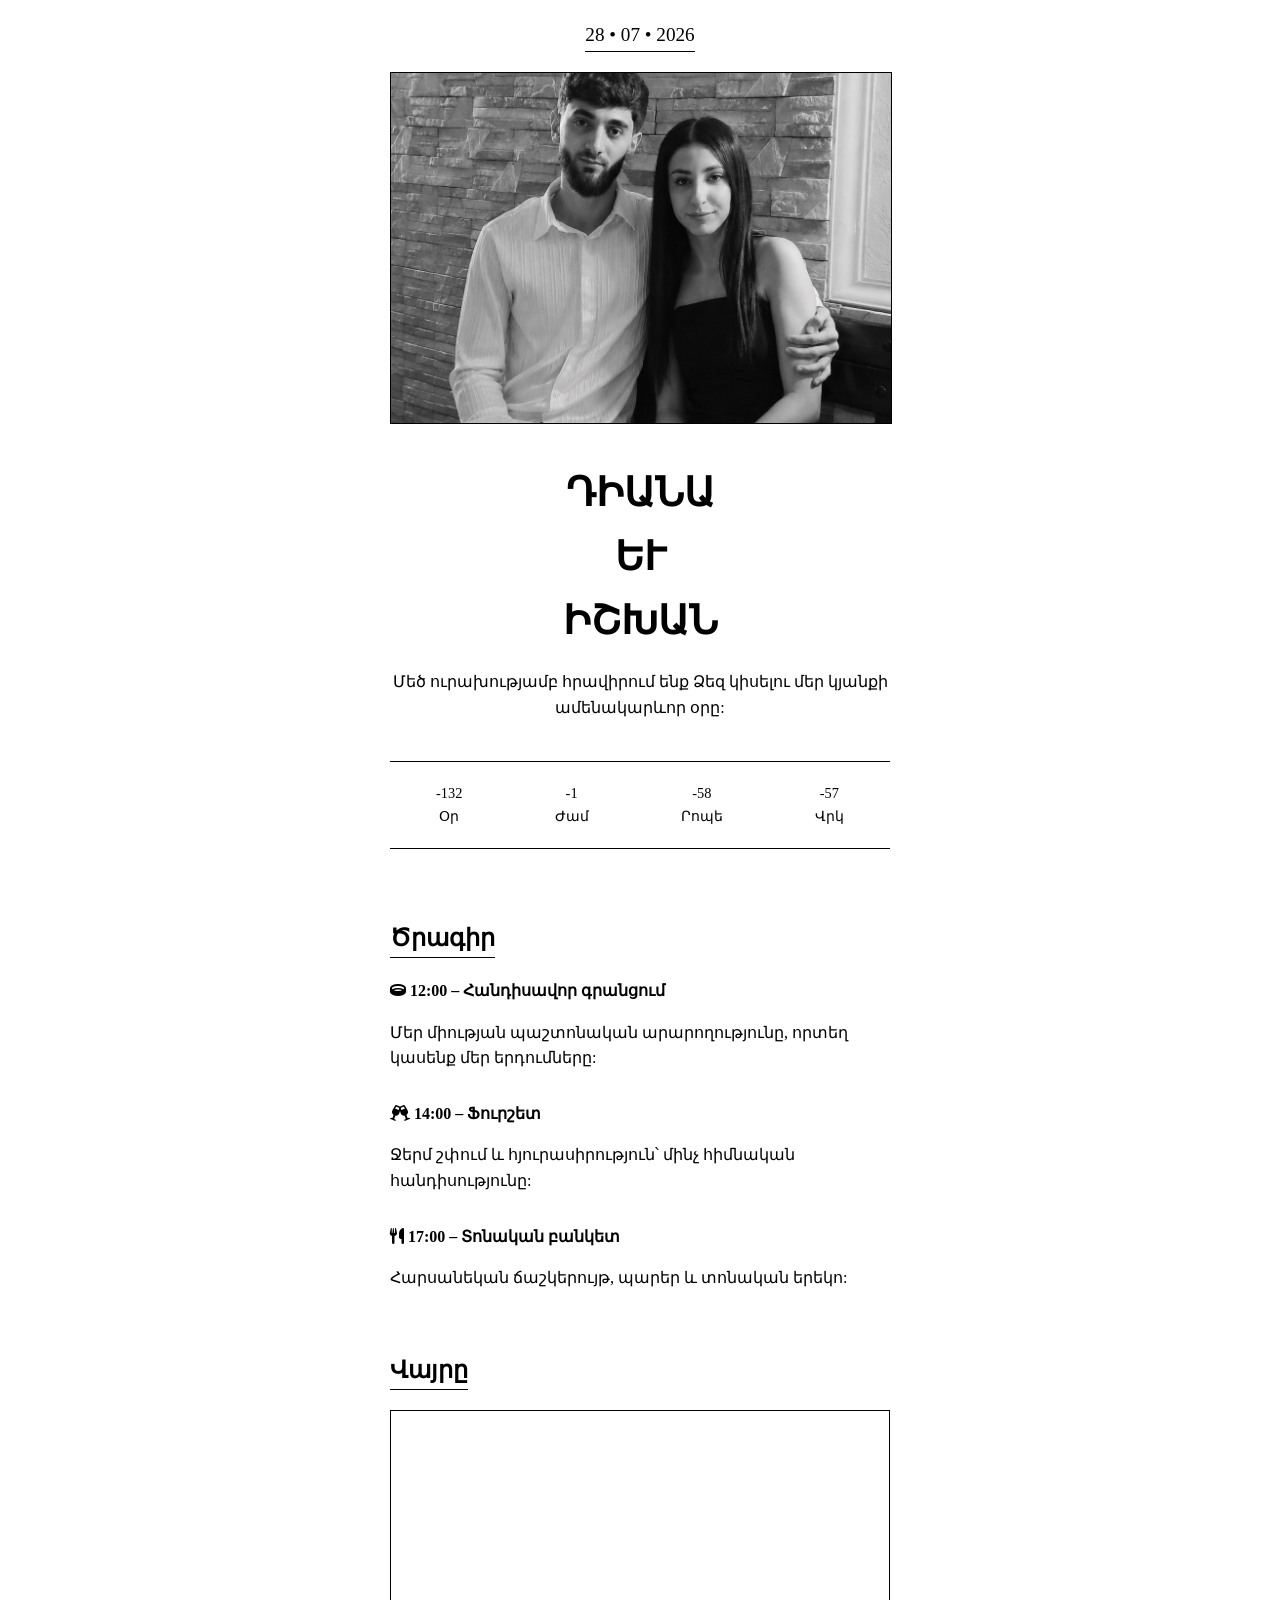
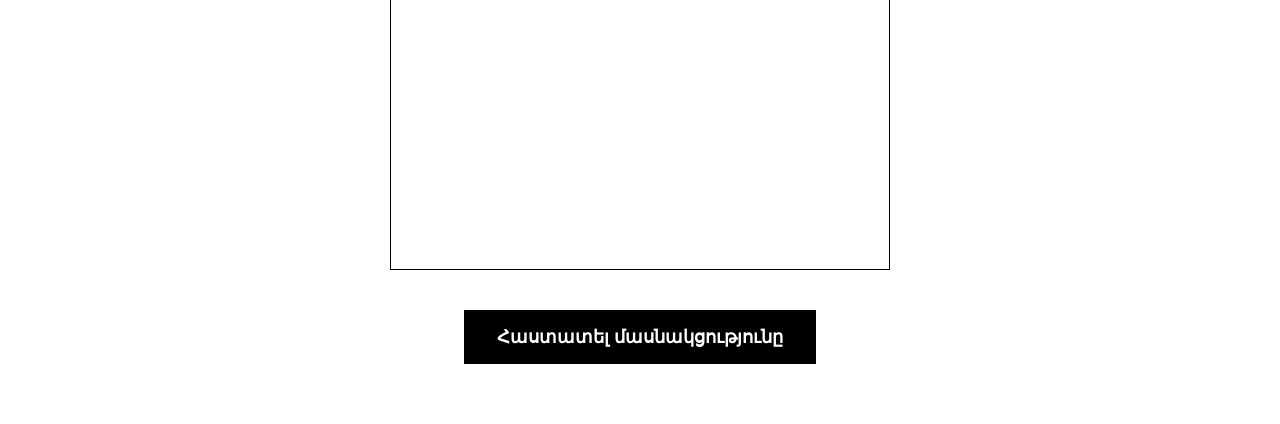
==== index.html @ 600091a0 "Add files via upload" ====
<!DOCTYPE html>
<html lang="hy">
<head>
    <meta charset="UTF-8">
    <meta name="viewport" content="width=device-width, initial-scale=1.0">
    <link rel="stylesheet" href="https://cdnjs.cloudflare.com/ajax/libs/font-awesome/6.0.0/css/all.min.css">
    <link rel="stylesheet" href="style.css">
</head>
<body>

<div class="container">
    <div class="hero">
    <div style="font-size: 1.2em; border-bottom: 1px solid #000; display: inline-block;">28 • 07 • 2026</div>
    
    <img src="img.png" alt="Դիանա և Իշխան" class="hero-img">
    
    <h1 class="names">Դիանա <br> և <br> Իշխան</h1>
    <p>Մեծ ուրախությամբ հրավիրում ենք Ձեզ կիսելու մեր կյանքի ամենակարևոր օրը:</p>
</div>

    <div class="timer">
        <div class="timer-item"><span id="days">00</span><br>Օր</div>
        <div class="timer-item"><span id="hours">00</span><br>Ժամ</div>
        <div class="timer-item"><span id="minutes">00</span><br>Րոպե</div>
        <div class="timer-item"><span id="seconds">00</span><br>Վրկ</div>
    </div>

    <h2 class="section-title">Ծրագիր</h2>
    <div class="timeline">
        <div class="timeline-item">
            <i class="fa-solid fa-ring"></i> <strong>12:00 – Հանդիսավոր գրանցում</strong>
            <p>Մեր միության պաշտոնական արարողությունը, որտեղ կասենք մեր երդումները:</p>
        </div>
        <div class="timeline-item">
            <i class="fa-solid fa-champagne-glasses"></i> <strong>14:00 – Ֆուրշետ</strong>
            <p>Ջերմ շփում և հյուրասիրություն՝ մինչ հիմնական հանդիսությունը:</p>
        </div>
        <div class="timeline-item">
            <i class="fa-solid fa-utensils"></i> <strong>17:00 – Տոնական բանկետ</strong>
            <p>Հարսանեկան ճաշկերույթ, պարեր և տոնական երեկո:</p>
        </div>
    </div>

    <h2 class="section-title">Վայրը</h2>
    <div style="border: 1px solid #000;">
        <iframe src="https://www.google.com/maps/embed?pb=!1m18!1m12!1m3!1d3047.7148483076467!2d44.58472967624686!3d40.19315897147642!2m3!1f0!2f0!3f0!3m2!1i1024!2i768!4f13.1!3m3!1m2!1s0x406aa3435a6bf1ed%3A0xa4f7b58735c29ba5!2z1YzVuNW11aHVrCDUtdaA1ofVodW2!5e0!3m2!1sru!2sam!4v1781460826305!5m2!1sru!2sam" width="600" height="450" style="border:0;" allowfullscreen="" loading="lazy" referrerpolicy="no-referrer-when-downgrade"></iframe>
    </div>

    <div class="rsvp-container" style="margin-top: 20px;">
        <a href="https://docs.google.com/forms/d/e/1FAIpQLSeoAIyfhKIts5UMXZJYU1JO6aBGpaPUrkTvprdsqRnNnpG2Sw/viewform?usp=dialog" target="_blank" class="btn">Հաստատել մասնակցությունը</a>    
    </div>

</div>

<script>
    const target = new Date("July 28, 2026 00:00:00").getTime();
    setInterval(() => {
        const diff = target - new Date().getTime();
        document.getElementById("days").innerText = Math.floor(diff / (1000*60*60*24));
        document.getElementById("hours").innerText = Math.floor((diff % (1000*60*60*24)) / (1000*60*60));
        document.getElementById("minutes").innerText = Math.floor((diff % (1000*60*60)) / (1000*60));
        document.getElementById("seconds").innerText = Math.floor((diff % (1000*60)) / 1000);
    }, 1000);
</script>
</body>
</html>
---- style.css ----
body { 
    font-family: 'Georgia', serif; 
    background: #fff; 
    color: #000; 
    margin: 0; 
    padding: 0; 
    line-height: 1.6; 
}

.container { 
    max-width: 500px; 
    margin: auto; 
    padding: 20px; 
}

.hero { 
    text-align: center; 
    margin-bottom: 40px; 
}

.hero-img { 
    width: 100%; 
    height: 350px; 
    object-fit: cover; 
    background: #f0f0f0; 
    margin: 20px 0; 
    border: 1px solid #000; 
}

.names { 
    font-size: 2.5em; 
    text-transform: uppercase; 
    margin: 10px 0; 
}

.timer { 
    display: flex; 
    justify-content: space-around; 
    padding: 20px 0; 
    border-top: 1px solid #000; 
    border-bottom: 1px solid #000; 
    margin-bottom: 40px; 
}

.timer-item { 
    text-align: center; 
    font-size: 0.9em; 
}

.section-title { 
    font-size: 1.5em; 
    margin: 30px 0 20px; 
    border-bottom: 1px solid #000; 
    display: inline-block; 
}

.timeline-item { 
    margin-bottom: 30px; 
}

.btn {
    display: block;
    width: 70%;            
    max-width: 400px;     
    margin: 40px auto;      
    background: #000;
    color: #fff;
    padding: 12px 0;
    text-align: center;
    text-decoration: none;
    font-weight: bold;
    font-size: 1.1em;
    border: 1px solid #000;
    transition: all 0.3s ease;
    cursor: pointer;
}

.btn:hover {
    background: #fff;
    color: #000;
    border: 1px solid #000;
}
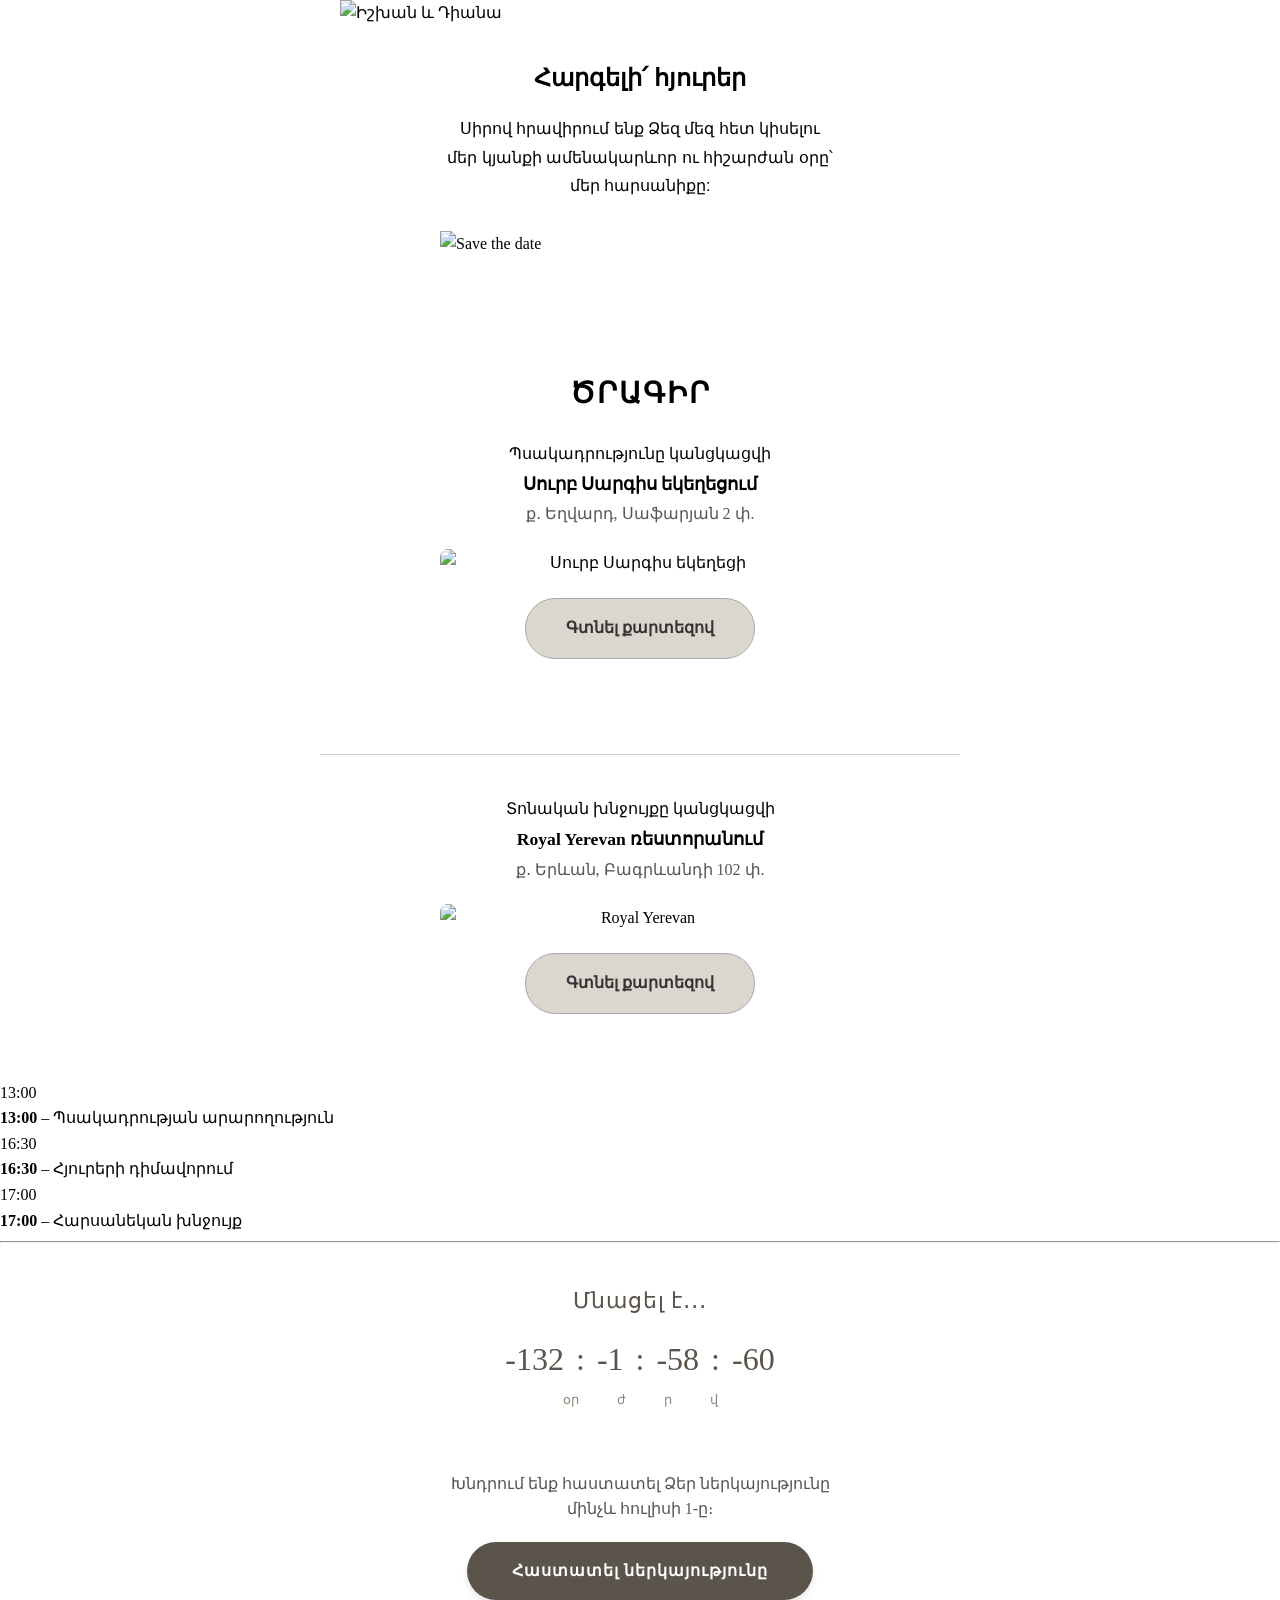
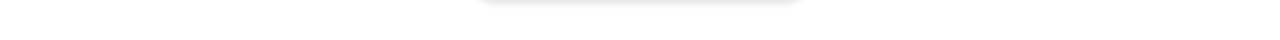
==== commit 35a56173: "Update index.html" ====
--- a/index.html
+++ b/index.html
@@ -1,66 +1,122 @@
 <!DOCTYPE html>
-<html lang="hy">
+<html lang="en">
 <head>
     <meta charset="UTF-8">
     <meta name="viewport" content="width=device-width, initial-scale=1.0">
+    <title>Document</title>
     <link rel="stylesheet" href="https://cdnjs.cloudflare.com/ajax/libs/font-awesome/6.0.0/css/all.min.css">
     <link rel="stylesheet" href="style.css">
 </head>
 <body>
+    <img src="demo2.png" alt="Իշխան և Դիանա" style="width: 100%; max-width: 600px; display: block; margin: 0 auto;">
 
-<div class="container">
-    <div class="hero">
-    <div style="font-size: 1.2em; border-bottom: 1px solid #000; display: inline-block;">28 • 07 • 2026</div>
-    
-    <img src="img.png" alt="Դիանա և Իշխան" class="hero-img">
-    
-    <h1 class="names">Դիանա <br> և <br> Իշխան</h1>
-    <p>Մեծ ուրախությամբ հրավիրում ենք Ձեզ կիսելու մեր կյանքի ամենակարևոր օրը:</p>
-</div>
-
-    <div class="timer">
-        <div class="timer-item"><span id="days">00</span><br>Օր</div>
-        <div class="timer-item"><span id="hours">00</span><br>Ժամ</div>
-        <div class="timer-item"><span id="minutes">00</span><br>Րոպե</div>
-        <div class="timer-item"><span id="seconds">00</span><br>Վրկ</div>
+    <div style="text-align: center; margin: 30px 20px; font-family: sans-serif; line-height: 1.8;">
+        <h2 style="margin-bottom: 15px;">Հարգելի՛ հյուրեր</h2>
+        <p>
+            Սիրով հրավիրում ենք Ձեզ մեզ հետ կիսելու<br>
+            մեր կյանքի ամենակարևոր ու հիշարժան օրը՝<br>
+            մեր հարսանիքը:
+        </p>
     </div>
 
-    <h2 class="section-title">Ծրագիր</h2>
-    <div class="timeline">
-        <div class="timeline-item">
-            <i class="fa-solid fa-ring"></i> <strong>12:00 – Հանդիսավոր գրանցում</strong>
-            <p>Մեր միության պաշտոնական արարողությունը, որտեղ կասենք մեր երդումները:</p>
-        </div>
-        <div class="timeline-item">
-            <i class="fa-solid fa-champagne-glasses"></i> <strong>14:00 – Ֆուրշետ</strong>
-            <p>Ջերմ շփում և հյուրասիրություն՝ մինչ հիմնական հանդիսությունը:</p>
-        </div>
-        <div class="timeline-item">
-            <i class="fa-solid fa-utensils"></i> <strong>17:00 – Տոնական բանկետ</strong>
-            <p>Հարսանեկան ճաշկերույթ, պարեր և տոնական երեկո:</p>
+    <img src="cal2.png" alt="Save the date" style="width: 100%; max-width: 400px; display: block; margin: 30px auto;">
+    <br>
+    <br>
+
+    <div style="text-align: center; margin: 30px 20px; font-family: 'Georgia', serif; line-height: 1.8;">
+        <h1 style="margin: 0 0 20px 0; font-size: 1.8em; letter-spacing: 2px;">ԾՐԱԳԻՐ</h1>
+    
+        <p style="margin: 0;">Պսակադրությունը կանցկացվի</p>
+        <p style="margin: 0; font-weight: bold; font-size: 1.1em;">Սուրբ Սարգիս եկեղեցում</p>
+        <p style="margin: 0 0 20px 0; color: #555;">ք․ Եղվարդ, Սաֆարյան 2 փ.</p>
+    
+        <img src="church.png" alt="Սուրբ Սարգիս եկեղեցի" style="width: 100%; max-width: 400px; display: block; margin: 0 auto 20px auto; border-radius: 8px;">
+    
+        <a href="https://www.google.com/maps/search/Սուրբ+Սարգիս+եկեղեցի+Եղվարդ" target="_blank" style="display: inline-block; padding: 15px 40px; background-color: #dcd7ce; color: #333; text-decoration: none; border-radius: 30px; font-weight: bold; border: 1px solid #aaa; font-size: 1em;">
+            Գտնել քարտեզով
+        </a>
+    </div>
+    <br>
+    <hr style="width: 50%; border: 0; border-top: 1px solid #ccc; margin: 40px auto;">
+
+    <div style="text-align: center; margin: 40px 20px; font-family: 'Georgia', serif; line-height: 1.8;">
+        <p style="margin: 0;">Տոնական խնջույքը կանցկացվի</p>
+        <p style="margin: 0; font-weight: bold; font-size: 1.1em;">Royal Yerevan ռեստորանում</p>
+        <p style="margin: 0 0 20px 0; color: #555;">ք․ Երևան, Բագրևանդի 102 փ.</p>
+    
+        <img src="restaurant.png" alt="Royal Yerevan" style="width: 100%; max-width: 400px; display: block; margin: 0 auto 20px auto; border-radius: 8px;">
+    
+        <a href="https://maps.app.goo.gl/Vv3e1r5FnsLNSgMn9" target="_blank" style="display: inline-block; padding: 15px 40px; background-color: #dcd7ce; color: #333; text-decoration: none; border-radius: 30px; font-weight: bold; border: 1px solid #aaa; font-size: 1em;">
+            Գտնել քարտեզով
+        </a>
+    </div>
+    <br>
+
+    <div class="schedule-container">
+    <div class="schedule-item left">
+        <div class="time-bg">13:00</div>
+        <div class="time-content">
+            <span style="font-weight: bold;">13:00</span> – Պսակադրության արարողություն
         </div>
     </div>
 
-    <h2 class="section-title">Վայրը</h2>
-    <div style="border: 1px solid #000;">
-        <iframe src="https://www.google.com/maps/embed?pb=!1m18!1m12!1m3!1d3047.7148483076467!2d44.58472967624686!3d40.19315897147642!2m3!1f0!2f0!3f0!3m2!1i1024!2i768!4f13.1!3m3!1m2!1s0x406aa3435a6bf1ed%3A0xa4f7b58735c29ba5!2z1YzVuNW11aHVrCDUtdaA1ofVodW2!5e0!3m2!1sru!2sam!4v1781460826305!5m2!1sru!2sam" width="600" height="450" style="border:0;" allowfullscreen="" loading="lazy" referrerpolicy="no-referrer-when-downgrade"></iframe>
+    <div class="schedule-item right">
+        <div class="time-bg">16:30</div>
+        <div class="time-content">
+            <span style="font-weight: bold;">16:30</span> – Հյուրերի դիմավորում
+        </div>
     </div>
 
-    <div class="rsvp-container" style="margin-top: 20px;">
-        <a href="https://docs.google.com/forms/d/e/1FAIpQLSeoAIyfhKIts5UMXZJYU1JO6aBGpaPUrkTvprdsqRnNnpG2Sw/viewform?usp=dialog" target="_blank" class="btn">Հաստատել մասնակցությունը</a>    
+    <div class="schedule-item left">
+        <div class="time-bg">17:00</div>
+        <div class="time-content">
+            <span style="font-weight: bold;">17:00</span> – Հարսանեկան խնջույք
+        </div>
+    </div>
+    </div>
+    <hr>
+
+    <div style="text-align: center; margin: 40px 20px; font-family: 'Georgia', serif; color: #5a544a;">
+    <h2 style="font-size: 1.4em; margin-bottom: 15px; font-weight: normal; letter-spacing: 1px;">Մնացել է․․․</h2>
+    
+    <div id="countdown" style="display: flex; justify-content: center; align-items: center; gap: 12px; font-size: 2em; font-weight: 500;">
+        <div id="days">00</div> :
+        <div id="hours">00</div> :
+        <div id="minutes">00</div> :
+        <div id="seconds">00</div>
+    </div>
+    
+    <div style="display: flex; justify-content: center; gap: 38px; font-size: 0.8em; color: #8c8578; margin-top: 5px;">
+        <span>օր</span> <span>ժ</span> <span>ր</span> <span>վ</span>
+    </div>
     </div>
 
+    <div style="text-align: center; margin: 60px 20px 40px 20px; font-family: 'Georgia', serif;">
+    <p style="color: #555; margin-bottom: 20px; font-size: 1em;">
+        Խնդրում ենք հաստատել Ձեր ներկայությունը<br>մինչև հուլիսի 1-ը։
+    </p>
+    
+    <a href="https://docs.google.com/forms/d/e/1FAIpQLSeoAIyfhKIts5UMXZJYU1JO6aBGpaPUrkTvprdsqRnNnpG2Sw/viewform?usp=dialog" 
+       target="_blank" 
+       style="display: inline-block; 
+              padding: 16px 45px; 
+              background-color: #5a544a; 
+              color: #ffffff; 
+              text-decoration: none; 
+              border-radius: 30px; 
+              font-weight: bold; 
+              font-size: 1em; 
+              letter-spacing: 1px;
+              box-shadow: 0 4px 6px rgba(0,0,0,0.1);">
+        Հաստատել ներկայությունը
+    </a>
 </div>
 
-<script>
-    const target = new Date("July 28, 2026 00:00:00").getTime();
-    setInterval(() => {
-        const diff = target - new Date().getTime();
-        document.getElementById("days").innerText = Math.floor(diff / (1000*60*60*24));
-        document.getElementById("hours").innerText = Math.floor((diff % (1000*60*60*24)) / (1000*60*60));
-        document.getElementById("minutes").innerText = Math.floor((diff % (1000*60*60)) / (1000*60));
-        document.getElementById("seconds").innerText = Math.floor((diff % (1000*60)) / 1000);
-    }, 1000);
-</script>
+
+
+
+
+
+    <script src="script.js"></script>
 </body>
-</html>+</html>
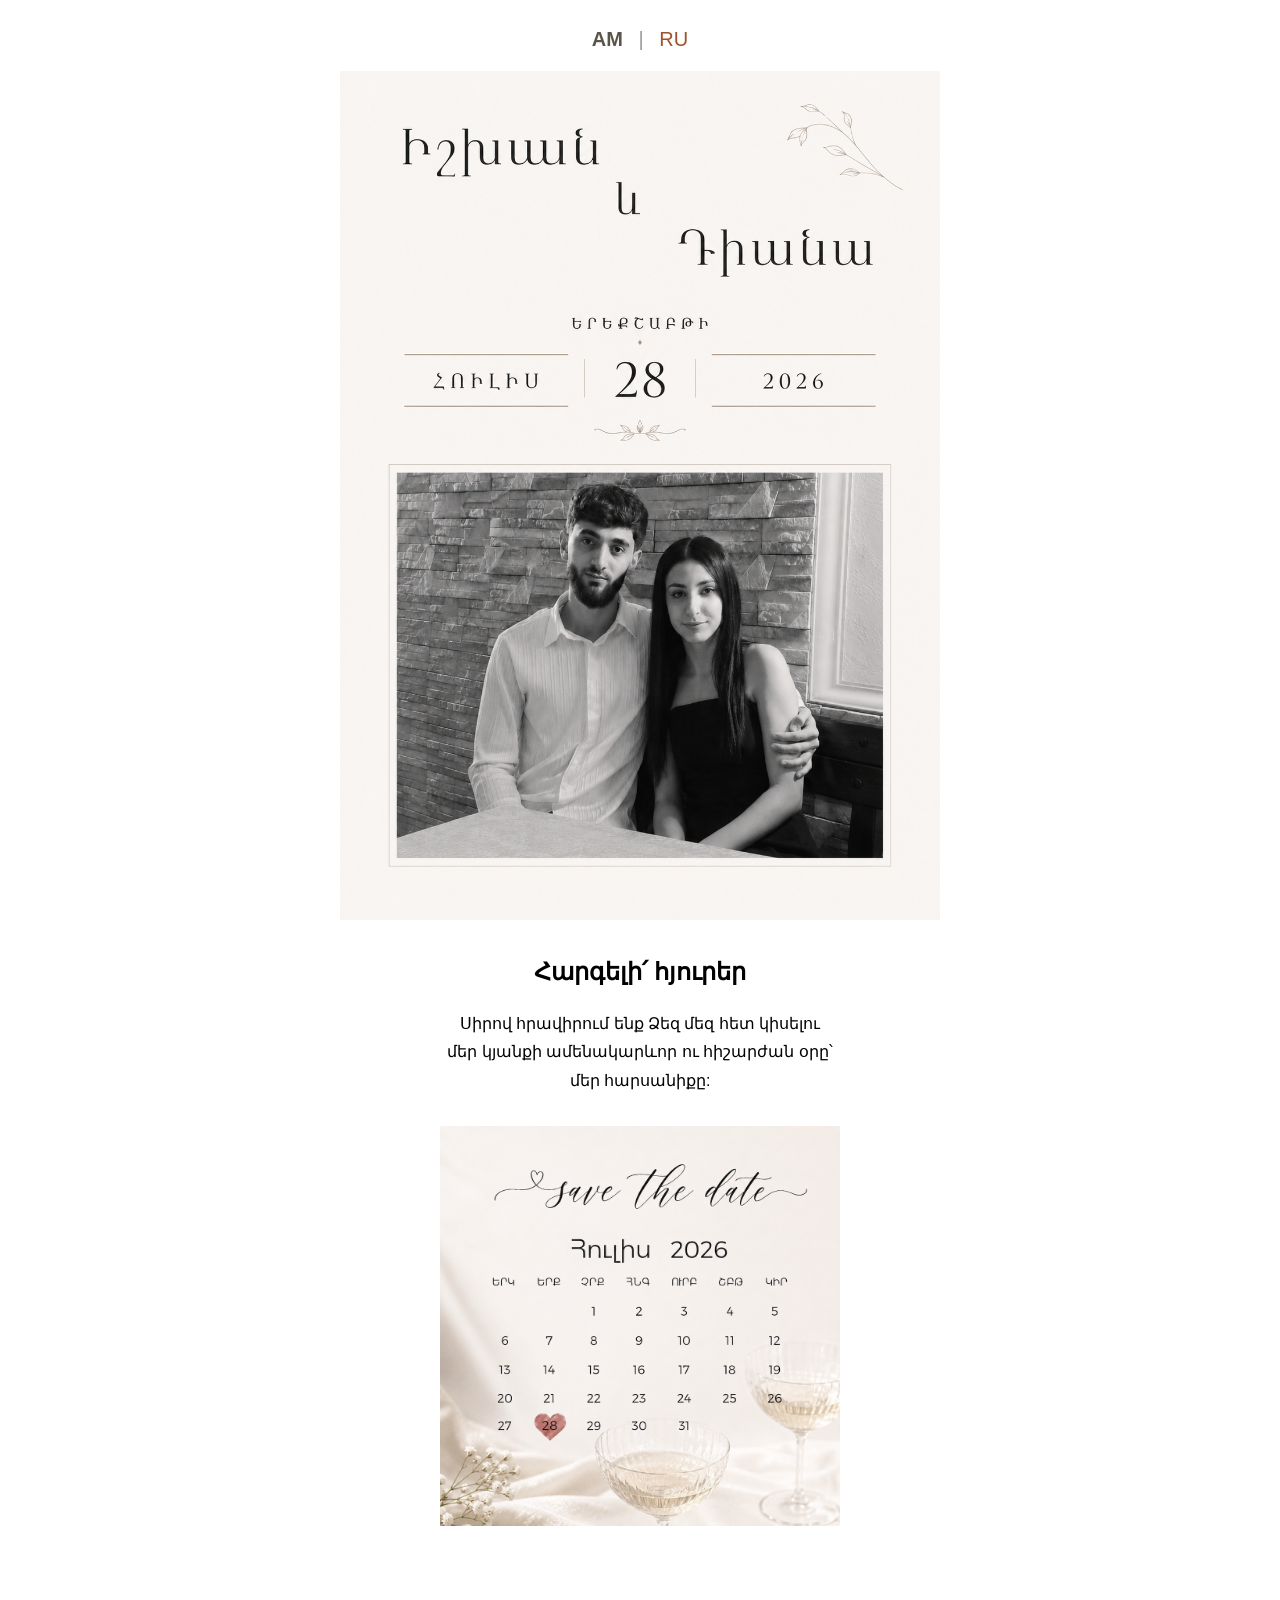
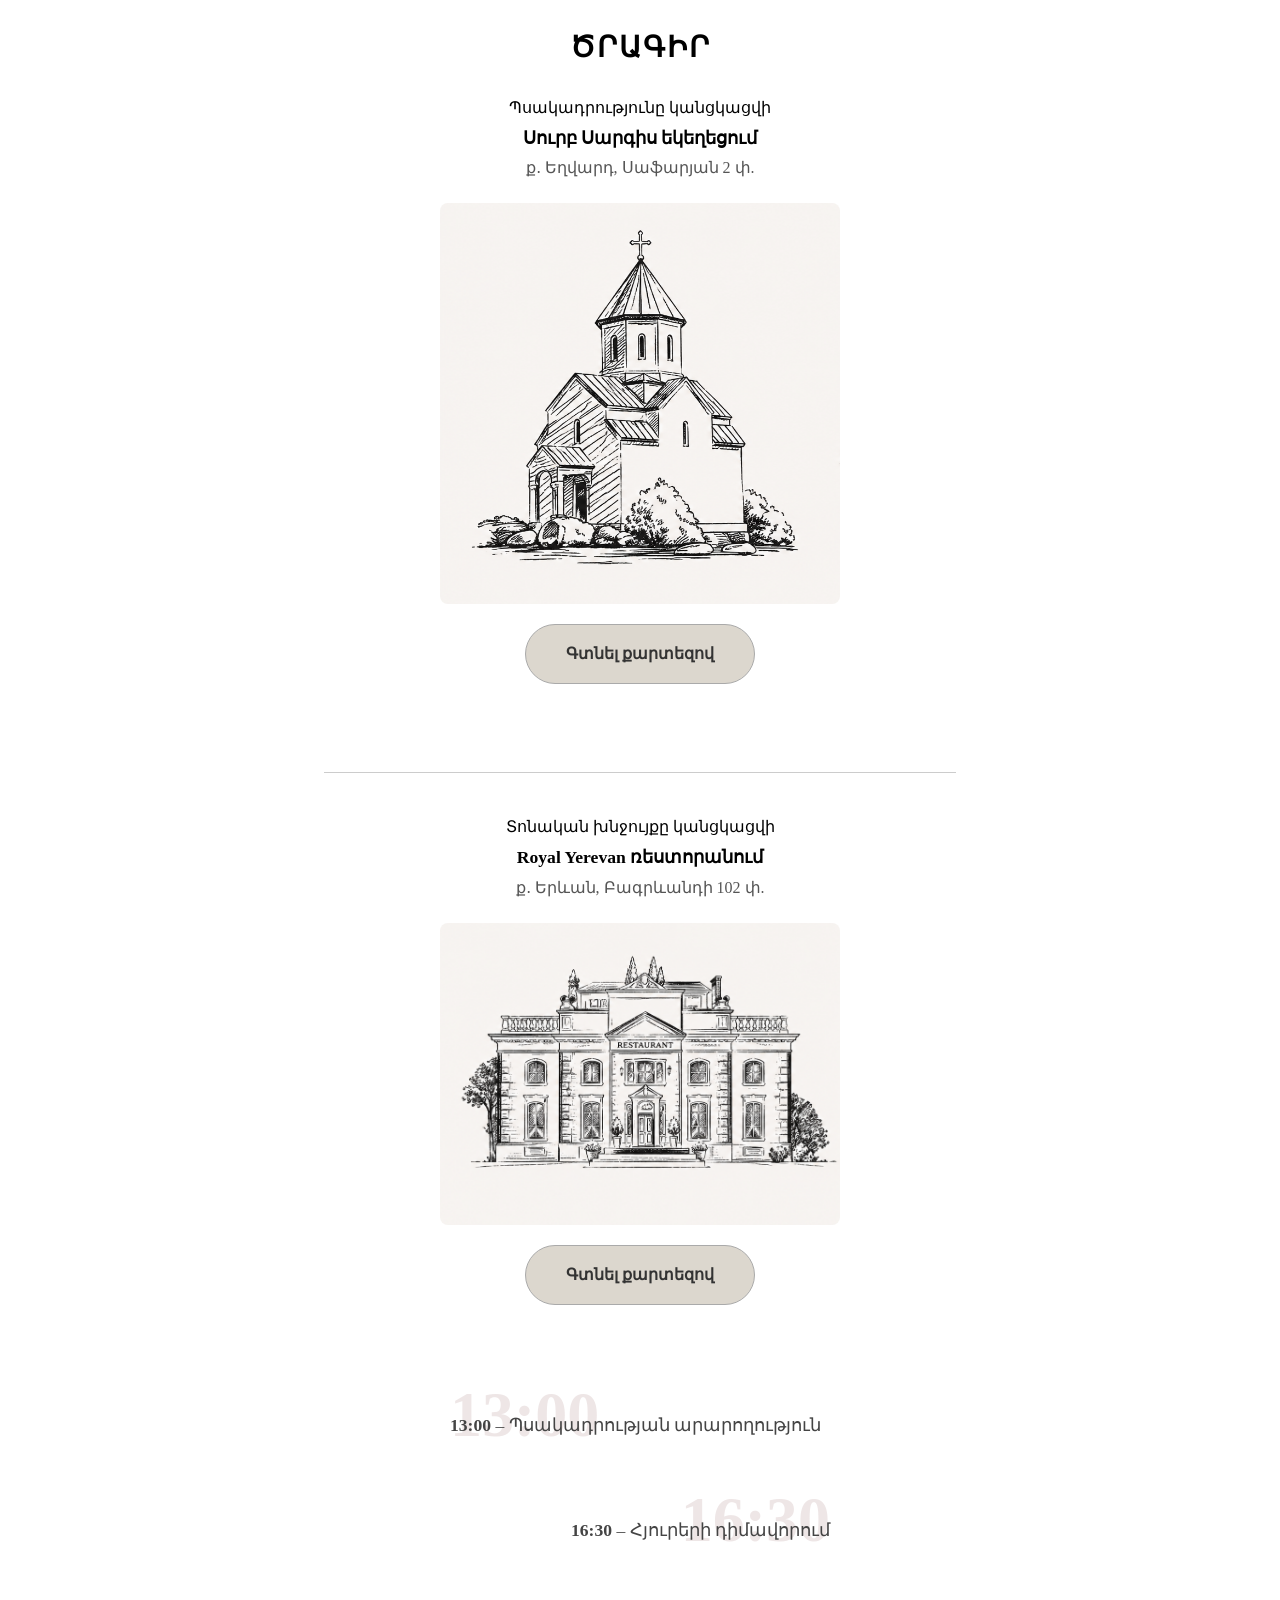
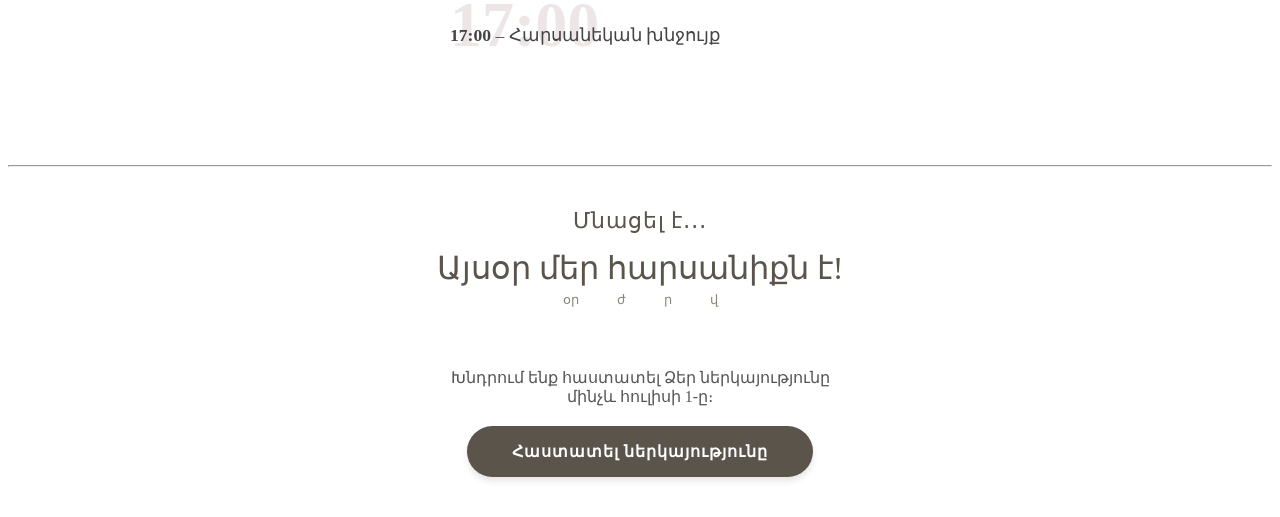
==== commit 430dc10d: "Update index.html" ====
--- a/index.html
+++ b/index.html
@@ -8,6 +8,11 @@
     <link rel="stylesheet" href="style.css">
 </head>
 <body>
+    <div style="text-align: center; padding: 20px 0; font-size: 20px; font-family: sans-serif;">
+        <span style="font-weight: bold; color: #5a544a;">AM</span> 
+        <span style="color: #999; margin: 0 10px;">|</span> 
+        <a href="index-ru.html" style="color: #a0522d; text-decoration: none;">RU</a>
+    </div>
     <img src="demo2.png" alt="Իշխան և Դիանա" style="width: 100%; max-width: 600px; display: block; margin: 0 auto;">
 
     <div style="text-align: center; margin: 30px 20px; font-family: sans-serif; line-height: 1.8;">
@@ -19,7 +24,7 @@
         </p>
     </div>
 
-    <img src="cal2.png" alt="Save the date" style="width: 100%; max-width: 400px; display: block; margin: 30px auto;">
+    <img src="cal2.png" alt="Save the date" style="width: 100%; max-width: 400px; display: block; margin: 30px auto; filter: saturate(60%)">
     <br>
     <br>
 
--- a/style.css
+++ b/style.css
@@ -1,82 +1,78 @@
-body { 
-    font-family: 'Georgia', serif; 
-    background: #fff; 
-    color: #000; 
-    margin: 0; 
-    padding: 0; 
-    line-height: 1.6; 
+.hero {
+    text-align: center;
+    padding: 20px;
 }
 
-.container { 
-    max-width: 500px; 
-    margin: auto; 
-    padding: 20px; 
+.names {
+    font-size: 3em;
+    font-weight: bold;
+    margin-bottom: 20px;
 }
 
-.hero { 
-    text-align: center; 
-    margin-bottom: 40px; 
+.date-section {
+    margin-bottom: 30px;
 }
 
-.hero-img { 
-    width: 100%; 
-    height: 350px; 
-    object-fit: cover; 
-    background: #f0f0f0; 
-    margin: 20px 0; 
-    border: 1px solid #000; 
+.date-grid {
+    display: flex;
+    justify-content: center;
+    gap: 20px;
+    font-size: 1.5em;
+    border-top: 1px solid #000;
+    border-bottom: 1px solid #000;
+    padding: 10px 0;
+    margin-top: 10px;
 }
 
-.names { 
-    font-size: 2.5em; 
-    text-transform: uppercase; 
-    margin: 10px 0; 
+.hero-img {
+    width: 100%;
+    max-width: 500px;
+    filter: grayscale(100%);
+    margin-top: 20px;
 }
 
-.timer { 
-    display: flex; 
-    justify-content: space-around; 
-    padding: 20px 0; 
-    border-top: 1px solid #000; 
-    border-bottom: 1px solid #000; 
-    margin-bottom: 40px; 
+.schedule-container {
+    padding: 40px 20px;
+    font-family: 'Georgia', serif;
+    max-width: 400px; 
+    margin: 0 auto; 
 }
 
-.timer-item { 
-    text-align: center; 
-    font-size: 0.9em; 
+.schedule-item {
+    position: relative;
+    margin-bottom: 60px; 
 }
 
-.section-title { 
-    font-size: 1.5em; 
-    margin: 30px 0 20px; 
-    border-bottom: 1px solid #000; 
-    display: inline-block; 
+.schedule-item.left {
+    text-align: left;
 }
 
-.timeline-item { 
-    margin-bottom: 30px; 
+.schedule-item.right {
+    text-align: right;
 }
 
-.btn {
-    display: block;
-    width: 70%;            
-    max-width: 400px;     
-    margin: 40px auto;      
-    background: #000;
-    color: #fff;
-    padding: 12px 0;
-    text-align: center;
-    text-decoration: none;
+.time-bg {
+    position: absolute;
+    top: -25px; 
+    font-size: 4em; 
     font-weight: bold;
-    font-size: 1.1em;
-    border: 1px solid #000;
-    transition: all 0.3s ease;
-    cursor: pointer;
+    color: rgba(169, 131, 131, 0.2); 
+    z-index: -1;
 }
 
-.btn:hover {
-    background: #fff;
-    color: #000;
-    border: 1px solid #000;
-}+.schedule-item.left .time-bg {
+    left: 10px; 
+}
+
+.schedule-item.right .time-bg {
+    right: 10px; 
+}
+
+.time-content {
+    font-size: 1.1em;
+    color: #444;
+    line-height: 1.4;
+    position: relative;
+    z-index: 1;
+    padding: 10px; 
+}
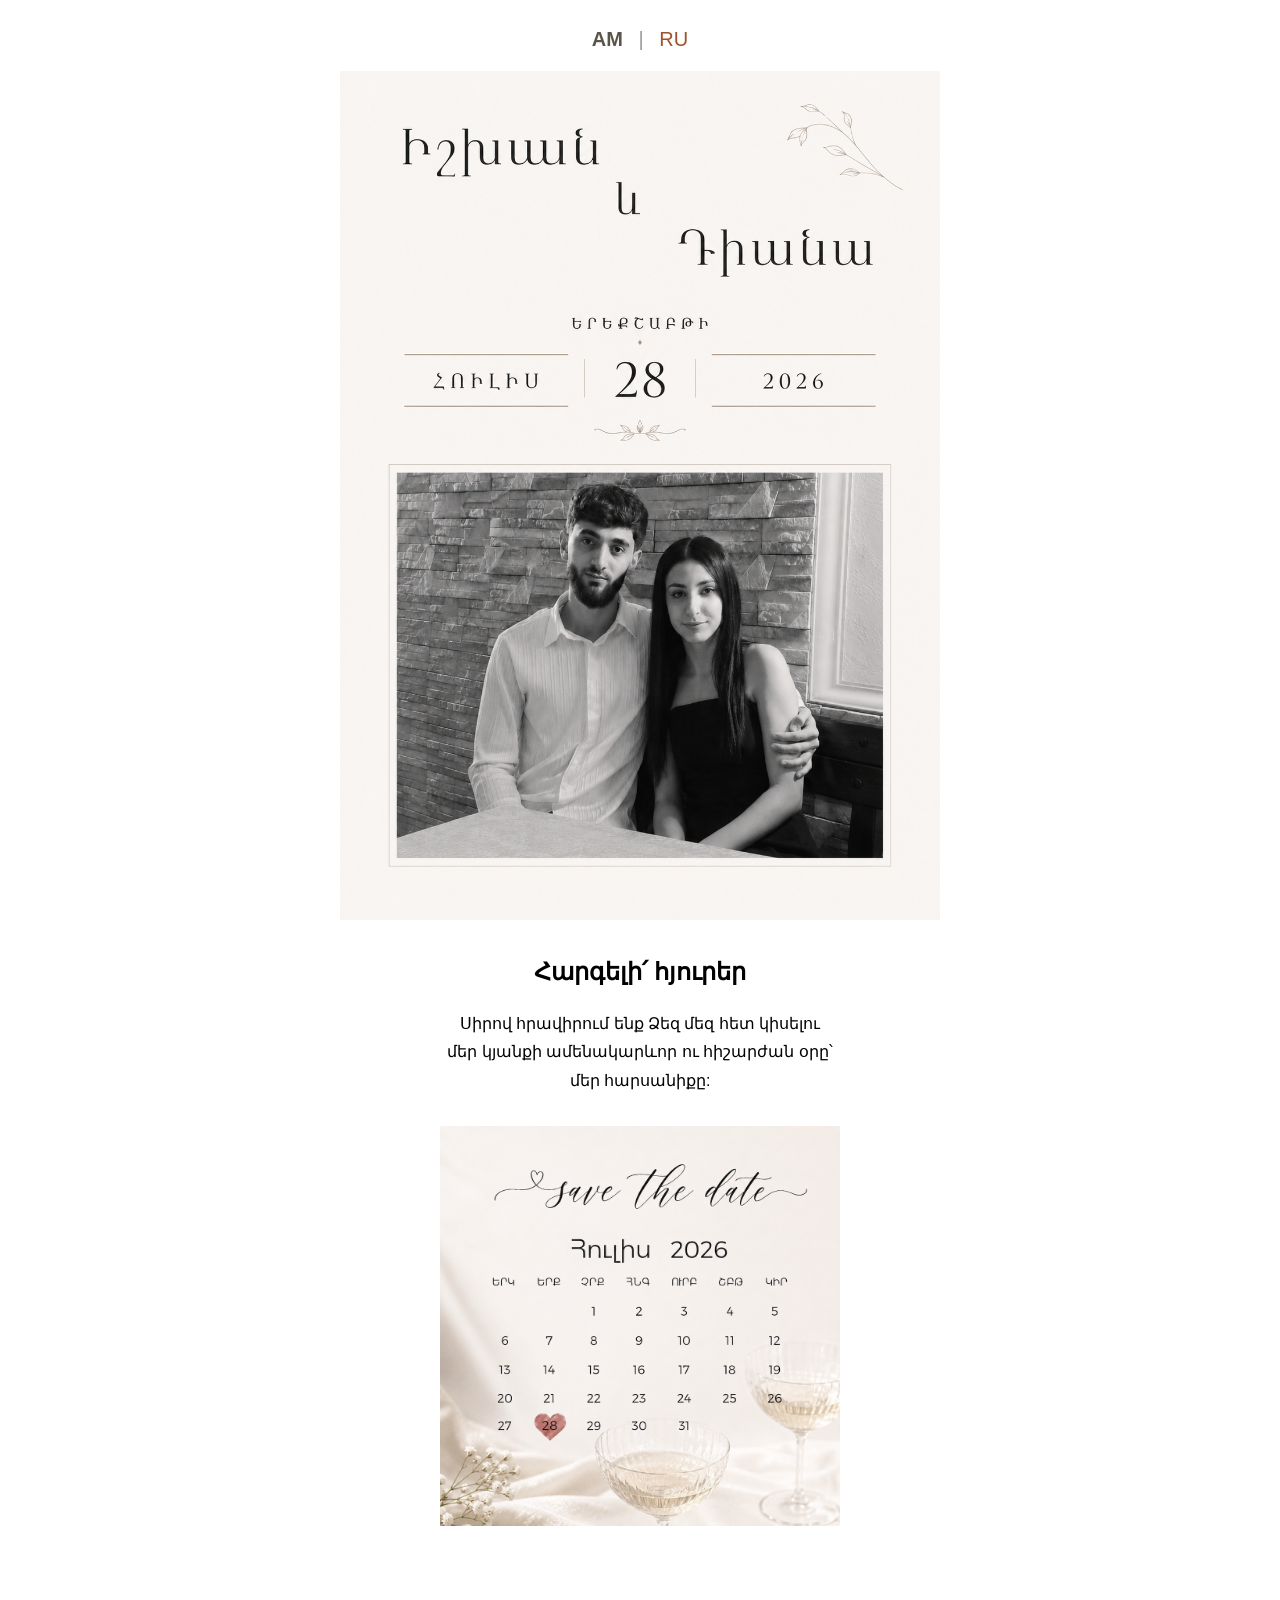
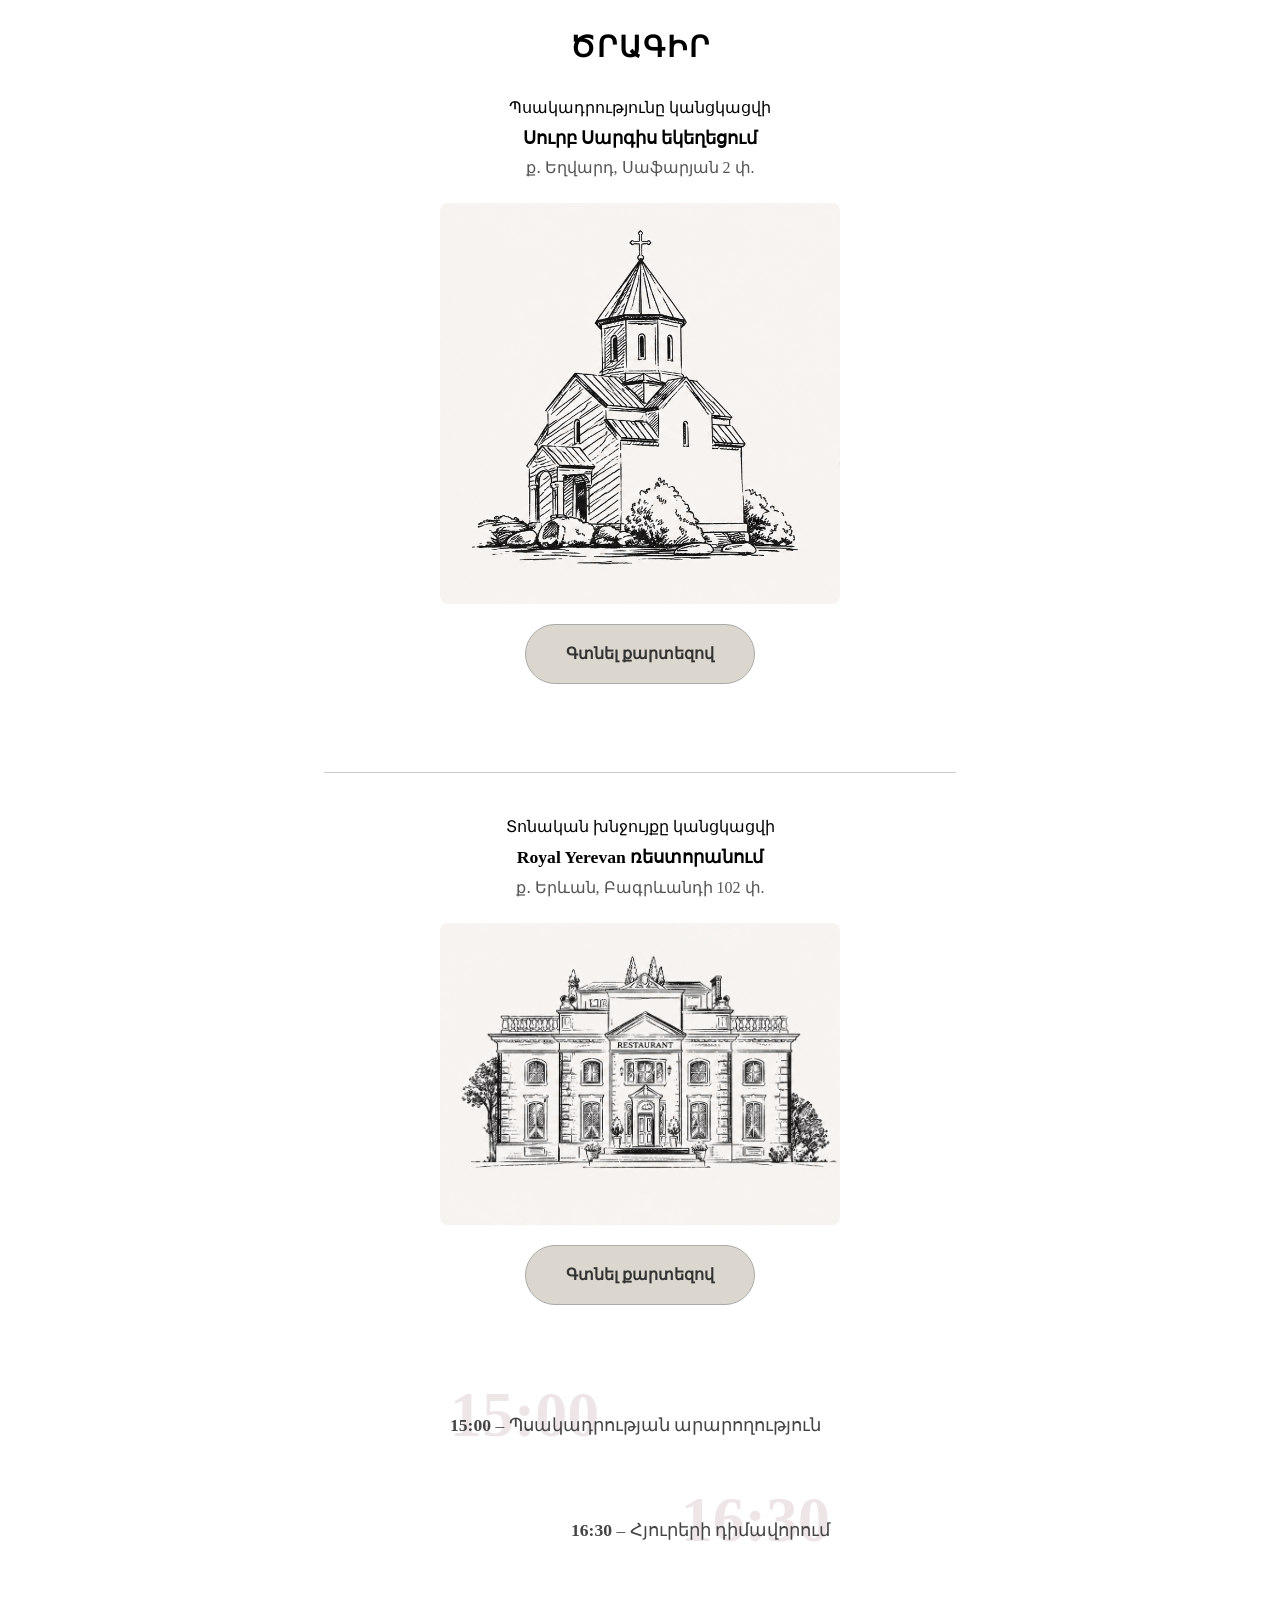
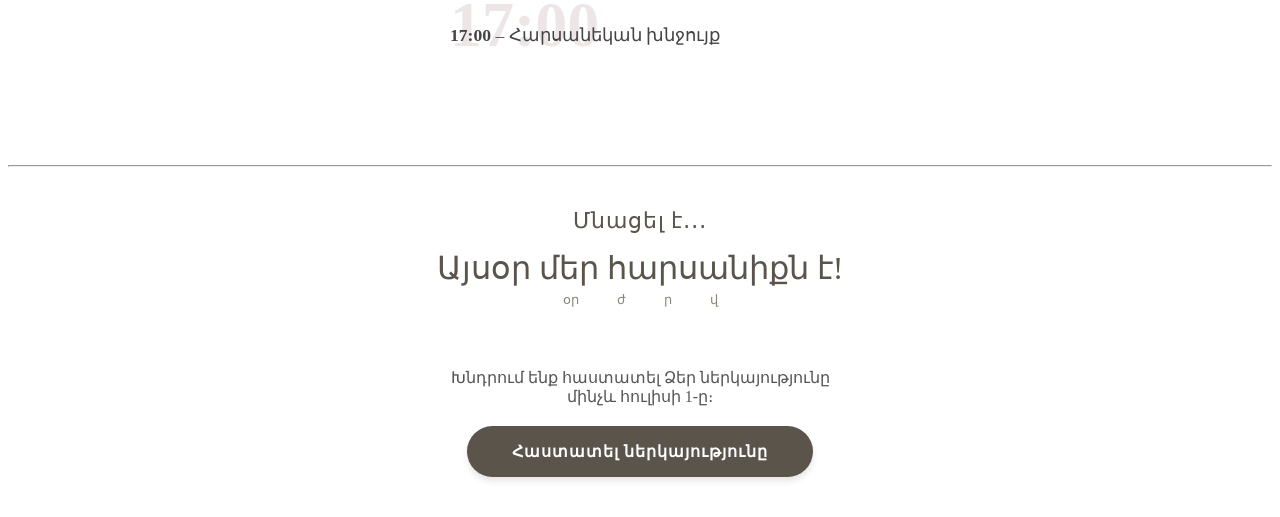
==== commit e7b6ab56: "Update index.html" ====
--- a/index.html
+++ b/index.html
@@ -59,9 +59,9 @@
 
     <div class="schedule-container">
     <div class="schedule-item left">
-        <div class="time-bg">13:00</div>
+        <div class="time-bg">15:00</div>
         <div class="time-content">
-            <span style="font-weight: bold;">13:00</span> – Պսակադրության արարողություն
+            <span style="font-weight: bold;">15:00</span> – Պսակադրության արարողություն
         </div>
     </div>
 
